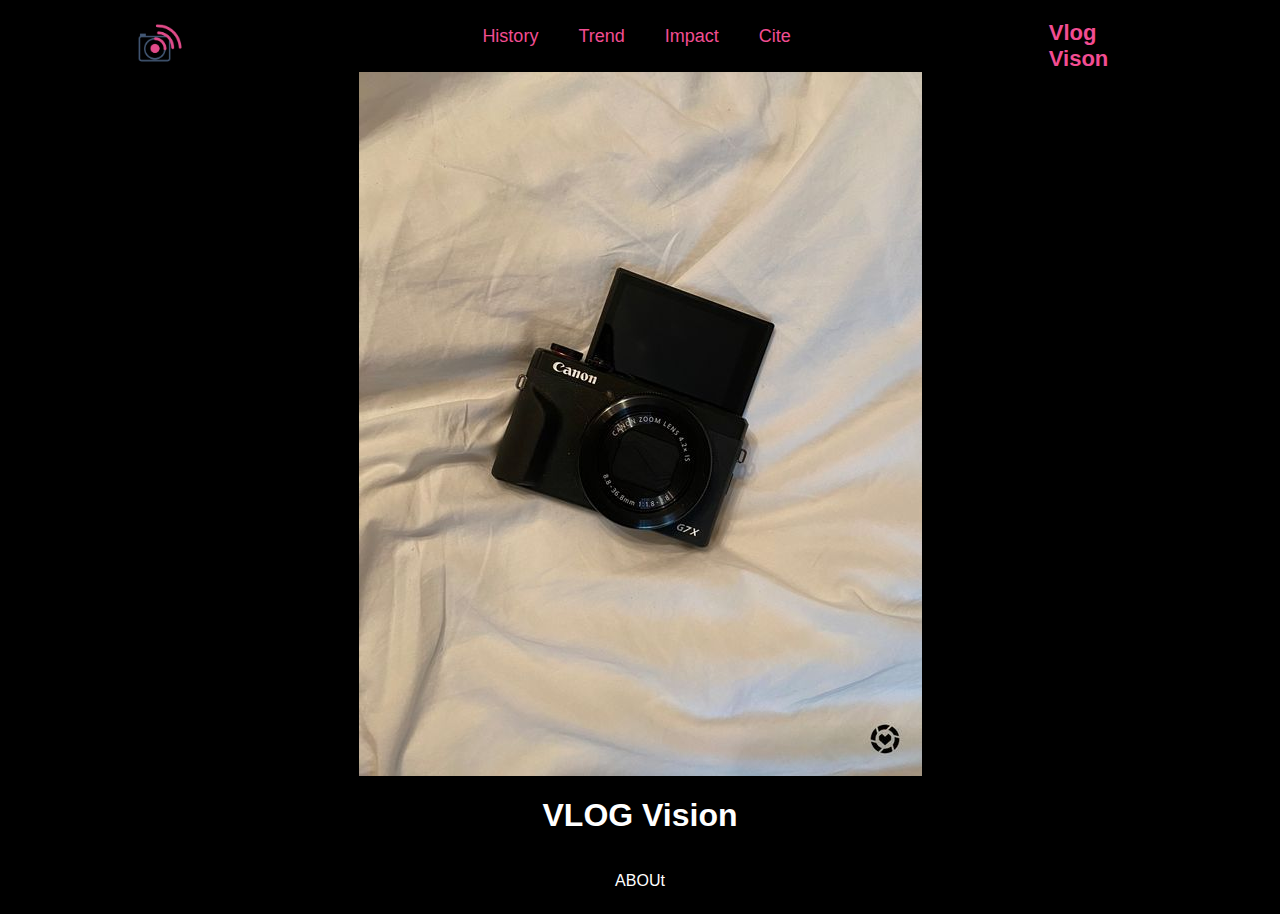
==== index.html @ b0ba313c "saving" ====
<!DOCTYPE html>
<html lang="en" dir="ltr">
<head>
    <link rel="stylesheet" type="text/css" href="index_style.css">
</head>

 <header class="header">
      <a href="#" class="logo">
      <img src="logo.png">    
      </a>

      <nav class="navbar">
          <a href="history.html">History</a>
          <a href="trend.html">Trend</a>
          <a href="impact.html">Impact</a>
          <a href="Cite.html">Cite</a>
      </nav>

      <a href="#" class="vlogvision">Vlog Vison </a>

    </header>


    <div class="indexgroup1">
    <img class="indeximage1" src="index_image1.jpg">
    <h1>VLOG Vision</h1>
    <p>ABOUt</p>
    </div>

</body>
</html>
---- index_style.css ----
body {
    background-color: #000000;
    color: #fff;
    font-family: sans-serif;

}

.header{
  display: flex;
  margin-top: 20px;
  width: 80%;
  margin-left: auto; 
  margin-right: auto; 
  justify-content: space-between; 
  align-items:center;
  z-index: 100;
}

.logo img{
  max-width: 50px;
  height: auto;
}

.navbar {
  display: flex; 
  justify-content: center; 
  width: 100%; 
}

.navbar a {
  font-size: 18px;
  font-weight: 500;
  color: #F24D92;
  text-decoration: none;
  text-align: center;
  margin-left: 40px;
  margin-bottom: 20px;
}

.vlogvision {
  font-size: 22px;
  color: #F24D92;
  text-decoration: none;
  font-weight: 700;
}

.indexgroup1 {
    display: flex;
    justify-content: center; 
    align-items: center; 
    flex-direction: column;
    height: 100%; 
}
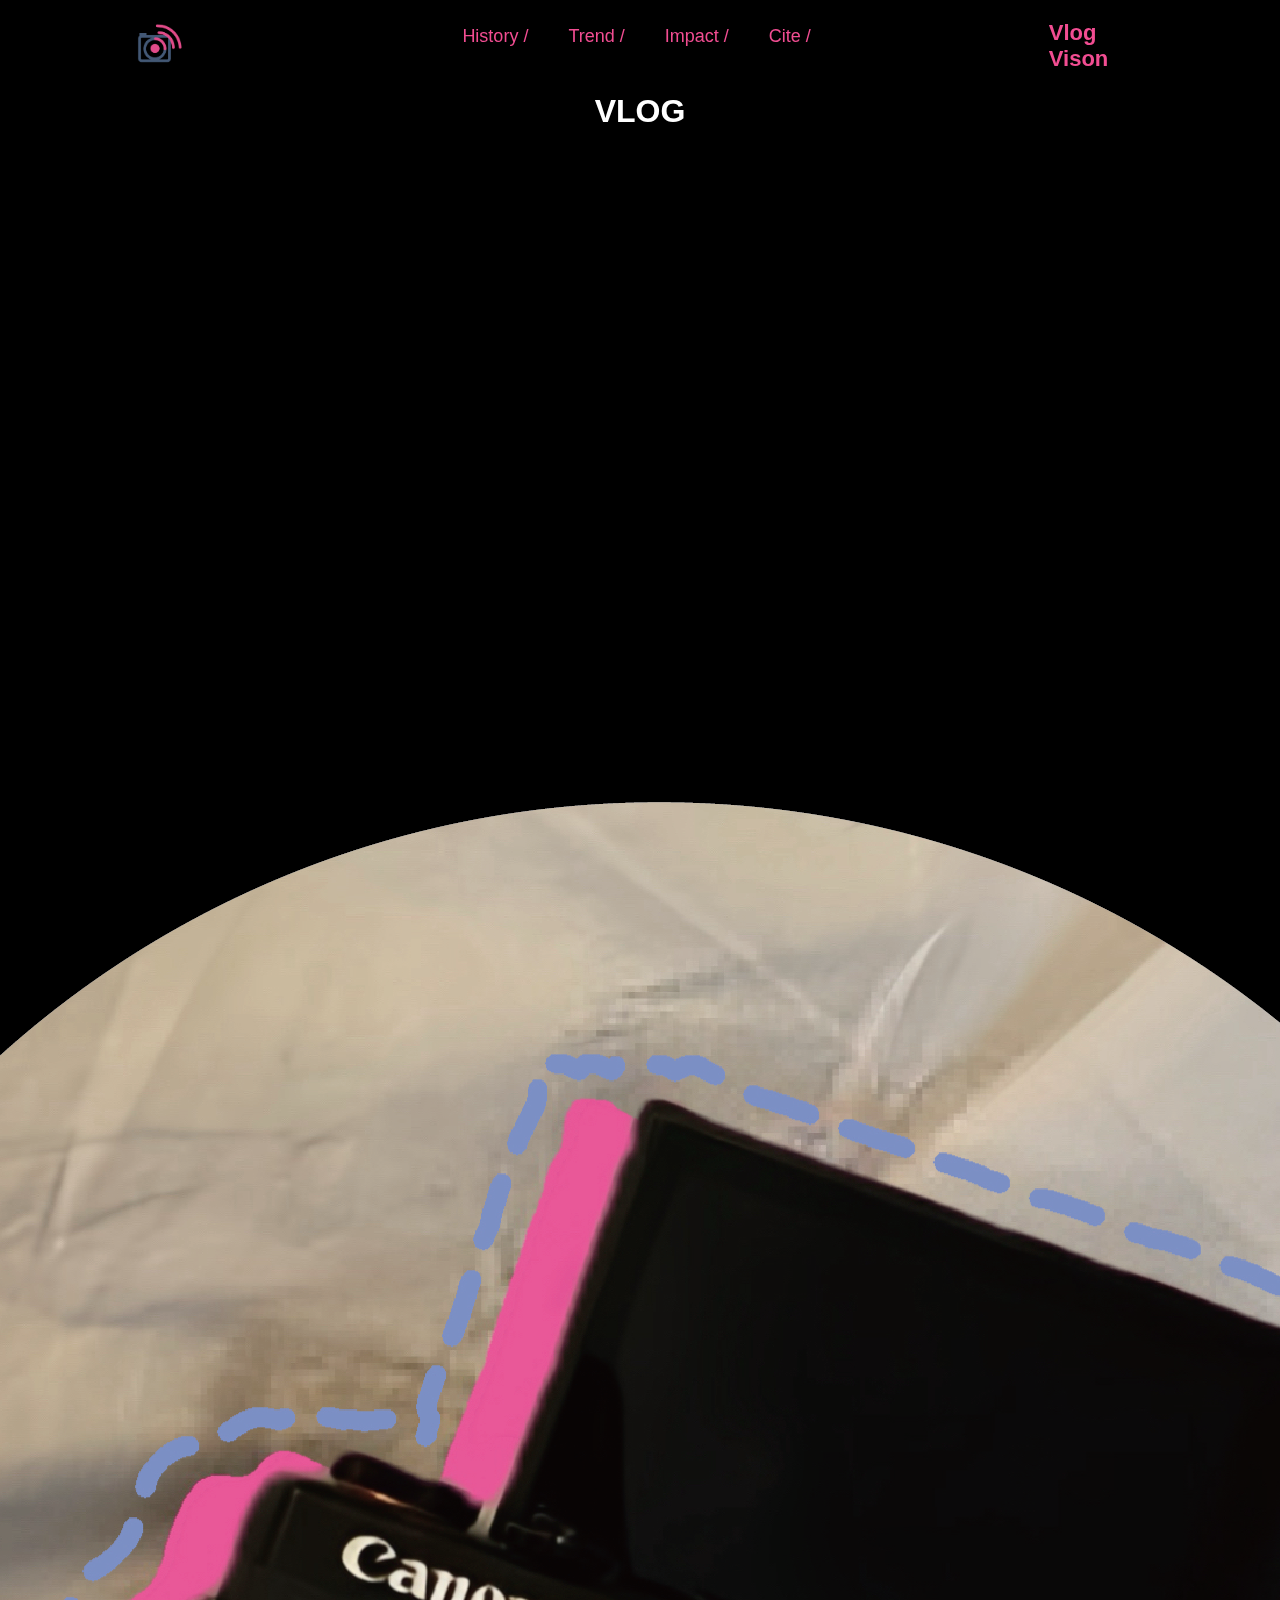
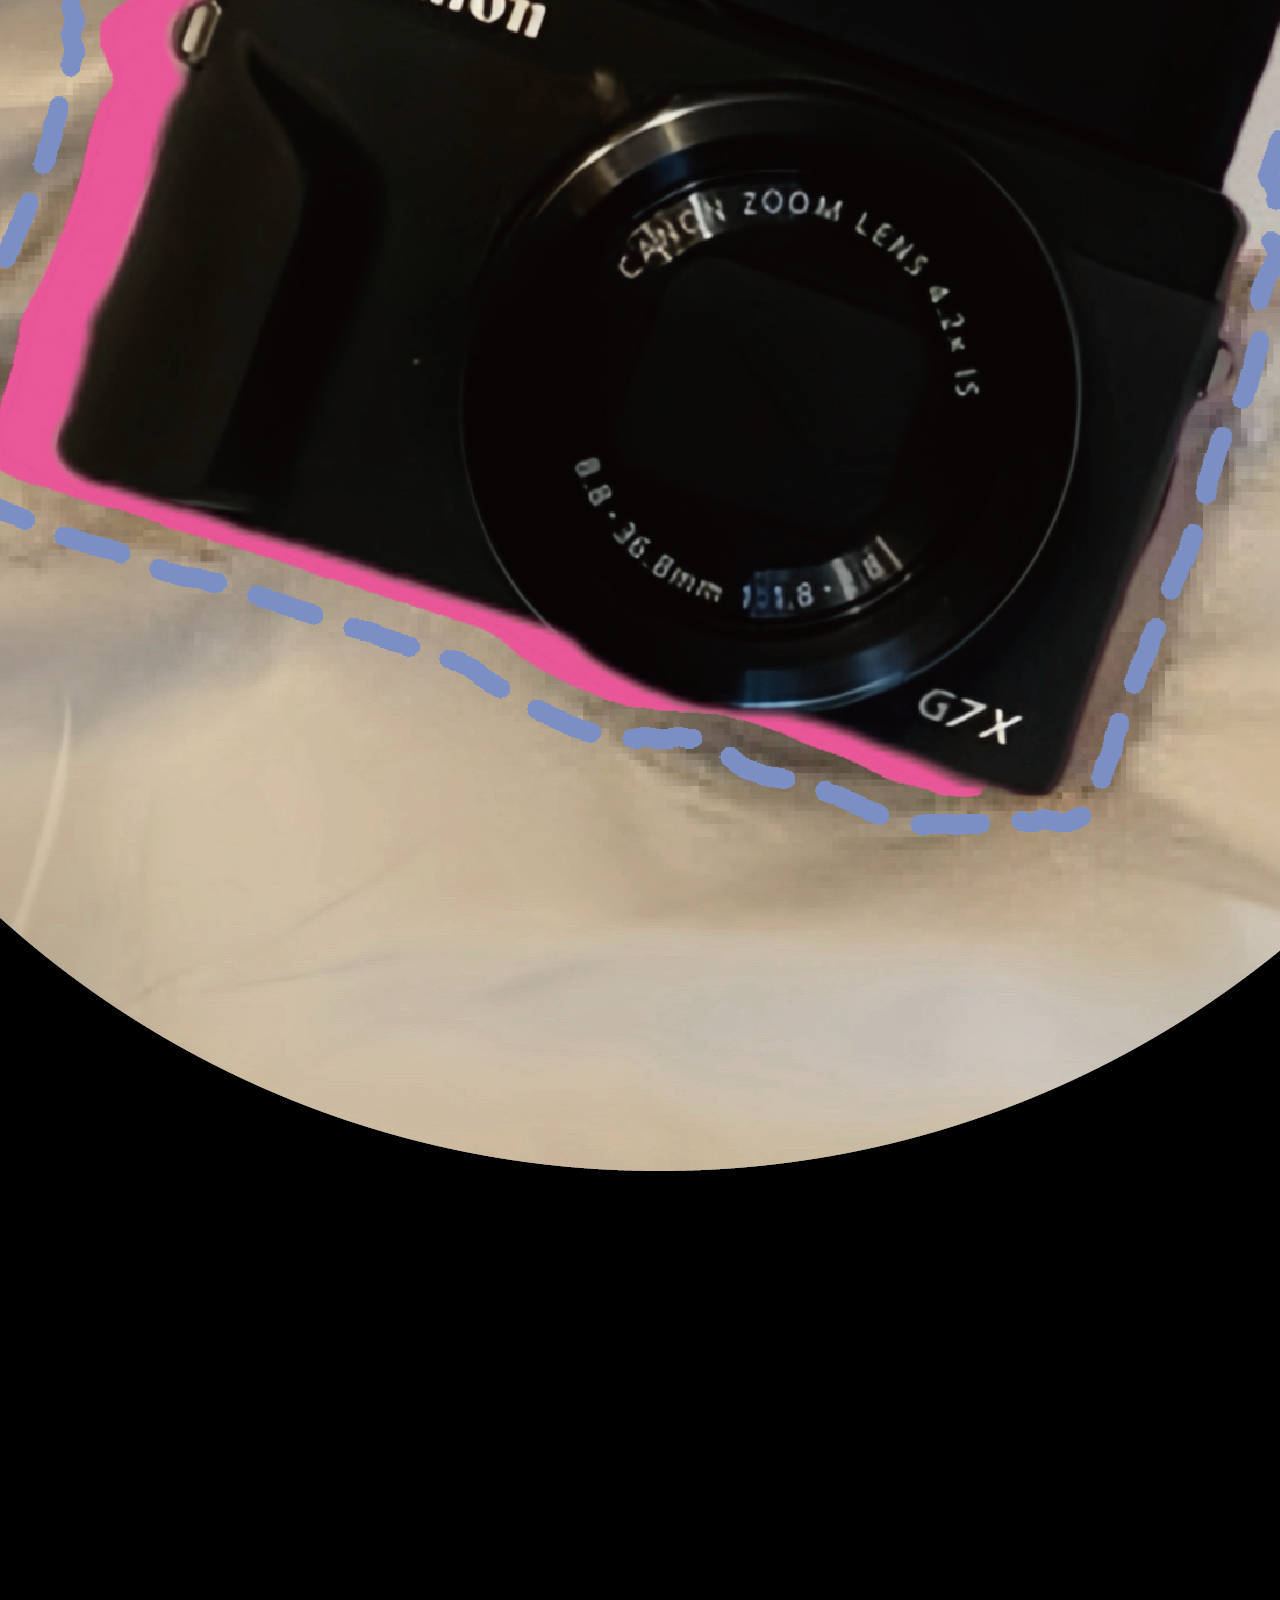
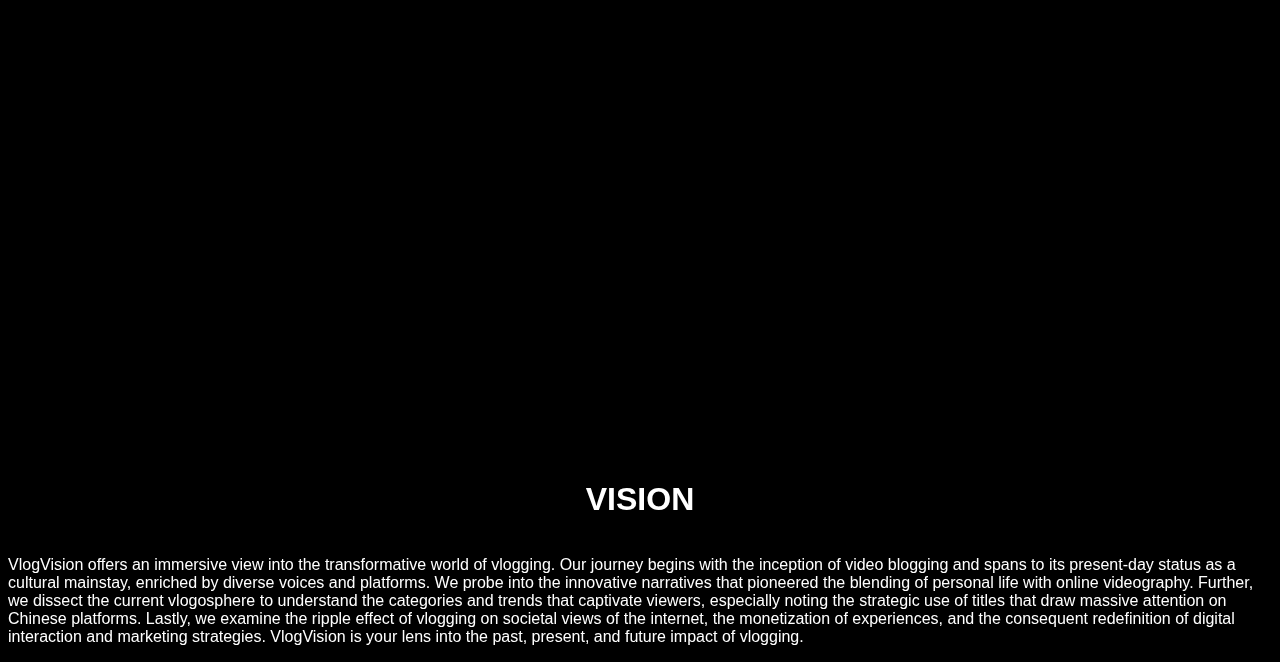
==== commit 086f880f: "saving" ====
--- a/index.html
+++ b/index.html
@@ -10,22 +10,30 @@
       </a>
 
       <nav class="navbar">
-          <a href="history.html">History</a>
-          <a href="trend.html">Trend</a>
-          <a href="impact.html">Impact</a>
-          <a href="Cite.html">Cite</a>
+          <a href="history.html">History /</a>
+          <a href="trend.html">Trend /</a>
+          <a href="impact.html">Impact /</a>
+          <a href="Cite.html">Cite /</a>
       </nav>
 
-      <a href="#" class="vlogvision">Vlog Vison </a>
+      <a href="index.html" class="vlogvision">Vlog Vison </a>
 
     </header>
-
+    
+    <div class="indexgroup">
 
     <div class="indexgroup1">
-    <img class="indeximage1" src="index_image1.jpg">
-    <h1>VLOG Vision</h1>
-    <p>ABOUt</p>
+    <h1>VLOG</h1>
+    <img class="indeximage2" src="index_image2.png">
+    <h1>VISION</h1>
     </div>
+
+    <div class="indexgroup2">
+    <p>VlogVision offers an immersive view into the transformative world of vlogging. Our journey begins with the inception of video blogging and spans to its present-day status as a cultural mainstay, enriched by diverse voices and platforms. We probe into the innovative narratives that pioneered the blending of personal life with online videography. Further, we dissect the current vlogosphere to understand the categories and trends that captivate viewers, especially noting the strategic use of titles that draw massive attention on Chinese platforms. Lastly, we examine the ripple effect of vlogging on societal views of the internet, the monetization of experiences, and the consequent redefinition of digital interaction and marketing strategies. VlogVision is your lens into the past, present, and future impact of vlogging.
+    </p>
+    </div>
+
+   </div>
 
 </body>
 </html>
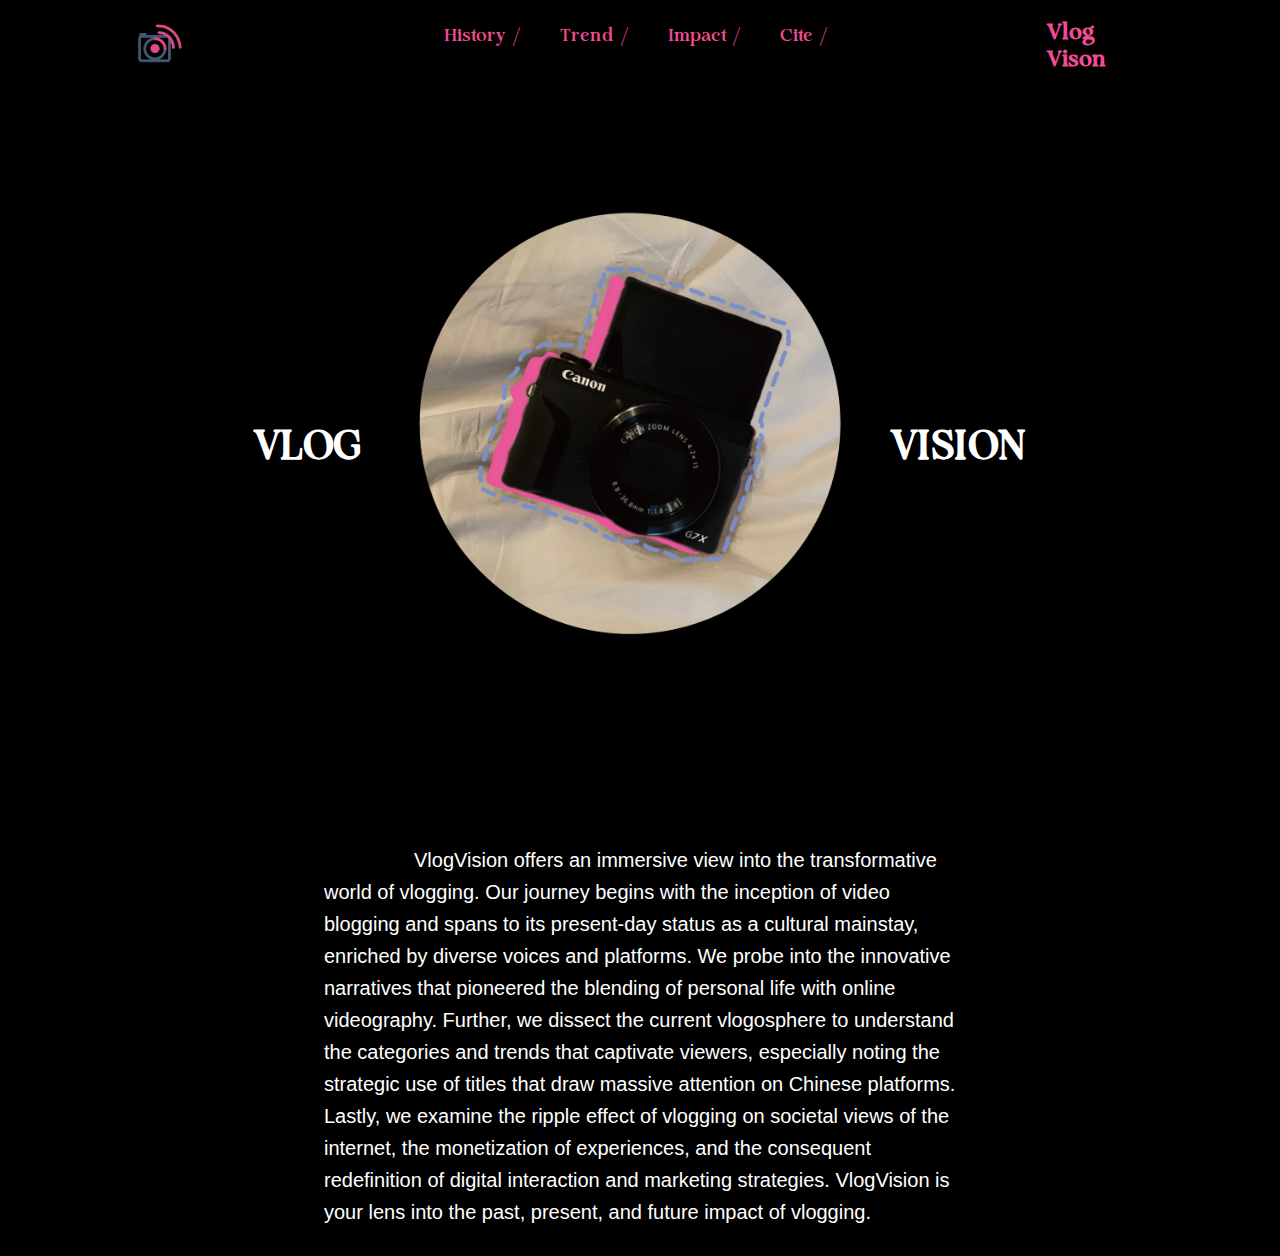
==== commit a74ad0be: "saving" ====
--- a/index.html
+++ b/index.html
@@ -1,7 +1,7 @@
 <!DOCTYPE html>
 <html lang="en" dir="ltr">
 <head>
-    <link rel="stylesheet" type="text/css" href="index_style.css">
+    <link rel="stylesheet" type="text/css" href="style.css">
 </head>
 
  <header class="header">
--- a/style.css
+++ b/style.css
@@ -0,0 +1,599 @@
+@font-face {
+  font-family: 'HVAnalogue-Regular';
+  src: url('hv-analogue-regular.eot');
+  src: url('hv-analogue-regular.eot?#iefix') format('embedded-opentype'),
+             url('hv-analogue-regular.woff2') format('woff2'),
+       url('hv-analogue-regular.woff') format('woff'),
+       url('hv-analogue-regular.ttf') format('truetype'),
+       url('hv-analogue-regular.svg#youworkforthem') format('svg');
+  font-weight: normal;
+  font-style: normal;
+} 
+
+
+@font-face {
+  font-family: 'Ruden-Outline';
+  src: url('ruden-outline.eot');
+  src: url('ruden-outline.eot?#iefix') format('embedded-opentype'),
+             url('ruden-outline.woff2') format('woff2'),
+       url('ruden-outline.woff') format('woff'),
+       url('ruden-outline.ttf') format('truetype'),
+       url('ruden-outline.svg#youworkforthem') format('svg');
+  font-weight: normal;
+  font-style: normal;
+}
+
+@font-face {
+  font-family: 'Ruden-OutlineItalic';
+  src: url('ruden-outline-italic.eot');
+  src: url('ruden-outline-italic.eot?#iefix') format('embedded-opentype'),
+             url('ruden-outline-italic.woff2') format('woff2'),
+       url('ruden-outline-italic.woff') format('woff'),
+       url('ruden-outline-italic.ttf') format('truetype'),
+       url('ruden-outline-italic.svg#youworkforthem') format('svg');
+  font-weight: normal;
+  font-style: normal;
+}
+
+@font-face {
+  font-family: 'Ruden-Regular';
+  src: url('ruden-regular.eot');
+  src: url('ruden-regular.eot?#iefix') format('embedded-opentype'),
+             url('ruden-regular.woff2') format('woff2'),
+       url('ruden-regular.woff') format('woff'),
+       url('ruden-regular.ttf') format('truetype'),
+       url('ruden-regular.svg#youworkforthem') format('svg');
+  font-weight: normal;
+  font-style: normal;
+}
+
+
+@font-face {
+  font-family: 'Ruden-Italic';
+  src: url('ruden-italic.eot');
+  src: url('ruden-italic.eot?#iefix') format('embedded-opentype'),
+             url('ruden-italic.woff2') format('woff2'),
+       url('ruden-italic.woff') format('woff'),
+       url('ruden-italic.ttf') format('truetype'),
+       url('ruden-italic.svg#youworkforthem') format('svg');
+  font-weight: normal;
+  font-style: normal;
+}
+
+
+ body {
+    background-color: #000000;
+    color: #fff;
+    font-family: 'HVAnalogue-Regular', sans-serif;
+
+}
+
+.header{
+  display: flex;
+  margin-top: 20px;
+  width: 80%;
+  margin-left: auto; 
+  margin-right: auto; 
+  justify-content: space-between; 
+  align-items:center;
+  z-index: 100;
+}
+
+.logo img{
+  max-width: 50px;
+  height: auto;
+}
+
+.navbar {
+  display: flex; 
+  justify-content: center; 
+  width: 100%; 
+}
+
+.navbar a {
+  font-size: 18px;
+  font-weight: 500;
+  color: #F24D92;
+  text-decoration: none;
+  text-align: center;
+  margin-left: 40px;
+  margin-bottom: 20px;
+}
+
+.navbar a:hover{
+  color: #FFFFFF;
+  text-decoration: none; 
+  letter-spacing: 2px;
+  font-weight: bold;
+} 
+
+.vlogvision {
+  font-size: 22px;
+  color: #F24D92;
+  text-decoration: none;
+  font-weight: 700;
+}
+
+.indexgroup {
+  display: flex;
+  justify-content: center; 
+  align-items: center; 
+  flex-direction: column;
+}
+
+.indexgroup1 {
+  display: flex;
+  justify-content: center; 
+  align-items: center; 
+  flex-direction: row;
+  height: 100%; 
+  font-size: 20px;
+}
+
+.indexgroup1 img{
+  max-height: 750px;
+  max-width: auto;
+}
+
+.indexgroup2 {
+  display: flex;
+  justify-content: center; 
+  align-content: center; 
+}
+
+.indexgroup2 p {
+  font-family: sans-serif;
+  width: 50%;
+  font-size: 20px;
+  text-indent: 4.5em;
+  line-height: 1.6;
+}
+
+
+#headerGrid{
+  display: flex;
+  flex-direction: row;
+  justify-content: center;
+  align-items: center;
+  margin-top: 3vw;
+  font-weight: bold;
+  font-style: italic;
+  color:#FEDFE1;
+  font-size: 50px;
+}
+
+/*#contentContainer {
+  display: flex;
+  flex-direction: column;
+  align-items: center; 
+}*/
+
+#mainContainer{
+  display: flex;
+  justify-content: center;
+  margin-top: 4vw;
+  margin-bottom: auto; 
+  margin-left: 50px;
+  margin-right: auto;
+}
+
+#mainContainerRight{
+  display: flex;
+  flex-direction: column;
+  justify-items: center;
+  align-items: center; 
+  width: 60vw;
+}
+
+
+#mainContainerRight h2{
+  display: flex;
+  justify-content: center;
+  color: #F24D92;
+}
+
+
+#mainContainerRight p,h3{
+  display: flex;
+  justify-content: center;
+  color: #FEDFE1;
+}
+
+
+#mainContainerRight > a {
+  width: 60%;
+}
+
+#mainContainerRight img {
+  width: 100%;
+/*  max-height: 50vh;*/
+}
+
+
+#mainContainerLeft{
+  display: flex;
+  color: #FEDFE1;
+  flex-direction: column;
+  margin-left: 20px;
+  margin-right: 40px;
+}
+
+#stageMenu a {
+  color: #FEDFE1; 
+  text-decoration: none;
+}
+
+#stageMenu a:hover{
+  color: #F24D92; 
+  text-decoration: none; 
+  letter-spacing: 2px;
+  font-weight: bold;
+}
+
+
+#mainContainerLeft > div {
+  display: flex;
+  flex-direction: column;
+}
+
+
+#mainContainer2{
+  display: flex;
+  justify-content: center;
+  margin-top: 4vw;
+  margin-bottom: auto; 
+  margin-left: auto;
+  margin-right: 100px;
+}
+
+#mainContainerLeft2{
+  display: flex;
+  flex-direction: column;
+  justify-items: center;
+  align-items: center; 
+  width: 60vw;
+}
+
+
+#mainContainerLeft2 h2{
+  display: flex;
+  justify-content: center;
+  color: #F24D92;
+}
+
+
+#mainContainerLeft2 p,h3{
+  display: flex;
+  justify-content: center;
+  color: #FEDFE1;
+}
+
+
+#mainContainerLeft2 img {
+  max-height: 50%;
+}
+
+
+#mainContainerRight2{
+  display: flex;
+  color: #FEDFE1;
+  flex-direction: column;
+  margin-left: 20px;
+  margin-right: 40px;
+}
+
+#artMenu a {
+  color: #FEDFE1; 
+  text-decoration: none;
+}
+
+#artMenu a:hover{
+  color: #F24D92; 
+  text-decoration: none; 
+  letter-spacing: 2px;
+  font-weight: bold;
+}
+
+
+#mainContainerRight2 > div {
+  display: flex;
+  flex-direction: column;
+}
+
+.swiper {
+  width: 100%;
+}
+
+
+
+.panel {
+    width: 100vw;
+    height: 100vh; 
+    flex-shrink: 0;
+  }
+
+.panel.black {
+    display: flex;
+    flex-direction: row;
+    justify-content: center;
+    align-items: center;
+    background-color: black; 
+}
+
+.panel.black p{
+  width: 40%;
+  text-indent: 4.5em;
+  line-height: 2em;
+}
+
+.panel.black img{
+  max-width: 30%;
+  max-height: auto;
+}
+
+.panel.blue {
+    display: flex;
+    background-color: #465978;
+  }
+
+.half {
+    flex: 1;
+    display: flex;
+    flex-direction: column;
+}
+
+.vertical-line {
+    width: 2px;
+    background-color: black;
+    height: 95%; 
+    margin: auto 0;  
+}
+
+.sub-section {
+    flex: 1;
+    display: flex;
+    align-items: center; 
+    justify-content: space-between;
+    border-bottom: 2px solid black;
+    padding: 20px;
+}
+
+.sub-section:last-child {
+    border-bottom: none;
+}
+
+.sub-section p {
+    flex-basis: 50%; 
+}
+
+.sub-section img {
+    max-width: 50%; 
+    height: auto; 
+}
+
+.sub-section img, .sub-section p {
+    padding: 0;
+    margin: 0;
+     margin-left: 20px;
+}
+
+
+.panel.pink {
+    background-color: #FEDFE1;
+}
+
+.trendpinkcontainer {
+  display: flex;
+  flex-direction: row;
+  justify-content: center;
+  align-items: center;
+  color: #465978;
+}
+
+.trendpinkcontainer img{
+  max-width: 50%;
+  max-height: auto;
+}
+
+.captionvertical h1 {
+  font-family: 'Ruden-Outline';
+  font-size: 70px;
+  transform: rotate(x90deg); 
+  letter-spacing: 15px;
+  }
+
+.panel.white {
+  background-color: #F2E3D0; 
+  display: flex;
+  justify-content: center;
+  align-items: center;
+}
+
+
+.column {
+  display: flex;
+  flex-direction: column;
+  flex: 1; 
+  padding: 20px; 
+  box-sizing: border-box;
+        }
+        
+.column h1 {
+  color: #CB4042;
+  font-size: 80px;
+  font-family: 'Ruden-Regular';
+  letter-spacing: 15px;
+  margin: 0 0 20px 0; 
+  }
+        
+.column p {
+  margin: 0 0 20px 0; 
+  color:#B19693;
+  }
+
+.vertical-line1 {
+  width: 4px; 
+  background-color: transparent;
+  border-left: 2px dashed #CB4042;
+  height: 50%; 
+  margin: 0 20px; 
+}
+
+
+.impactcontainer1 {
+  display: flex;
+  justify-content: center;
+  align-items: center;
+  flex-direction: column;
+  margin-top: 40px;
+}
+
+
+.impactcontainer1 p{
+  width: 40%;
+  text-indent: 4.5em;
+  line-height: 2em;
+}
+
+.impactcontainer2 {
+  display: flex;
+  justify-content: center;
+  align-items: center;
+  margin-top: 40px;
+  font-size: 35px;
+  color:#F2E3D0;
+  letter-spacing: 5px;
+  margin-right: 40px;
+  margin-left: 40px;
+  font-family: 'Ruden-OutlineItalic';
+}
+
+.impactcontainer3 {
+  display: flex;
+  justify-content: center;
+  align-items: center;
+  flex-direction: column;
+}
+
+.impactcontainer3 p {
+  width: 40%;
+  text-indent: 4.5em;
+  line-height: 2em;
+}
+
+.impactcontainer3 img {
+  width: 50%;
+}
+
+.impactcontainer4 {
+  display: flex;
+  justify-content: center;
+  align-items: center;
+  flex-direction: column;
+  margin-top: 40px;
+}
+
+.impactcontainer4 p {
+  width: 45%;
+  text-indent: 4.5em;
+  line-height: 2em;
+}
+
+.impactcontainer4 img {
+  margin-left: 350px;
+  width: 80%;
+  margin-top: 40px;
+  margin-bottom: 40px;
+}
+
+.impactcontainer5 {
+  display: flex; 
+  margin-top: 80px;
+  justify-content: space-between; 
+  align-items: center; 
+  justify-content: center;
+  padding: 20px; 
+}
+
+.impactcontainer6 {
+  display: flex; 
+  margin-top: 80px;
+  justify-content: space-between; 
+  align-items: center; 
+  justify-content: center;
+  padding: 20px; 
+}
+
+.impactcontainer7 {
+  display: flex; 
+  margin-top: 80px;
+  justify-content: space-between; 
+  align-items: center; 
+  justify-content: center;
+  padding: 20px; 
+}
+
+.impactcolumn {
+    display: flex;
+    flex-direction: column; 
+    justify-content: center; 
+    align-items: center; 
+    flex-basis: 33%; 
+    margin: 10px;
+}
+
+.impactcolumn img {
+  width: 50%; 
+  height: auto; 
+}
+
+.image1 {
+  padding-top: 20px;
+}
+        
+.impactcolumn p {
+  margin: 10px 0; 
+}
+
+.red1{
+  color:#F24D92;
+  font-size: 40px;
+}
+
+.blue1{
+  color:#465978;
+  font-size: 40px;
+}
+
+.red2{
+  color: #FEDFE1;
+}
+
+.blue2{
+  color: #EDF1F6;
+}
+
+.middle{
+  color: #FFF9EE;
+  font-family: 'Ruden-Regular';
+  letter-spacing: 5px;
+}
+
+
+.embed-container {
+  position: relative; 
+  padding-bottom: 56.25%;
+  height: 0; 
+  overflow: hidden; 
+  max-width: 100%;
+}
+
+.embed-container iframe, .embed-container object, .embed-container embed {
+  position: absolute; 
+  top: 0; 
+  left: 0; 
+  width: 100%;
+  height: 100%;
+}
+
+
